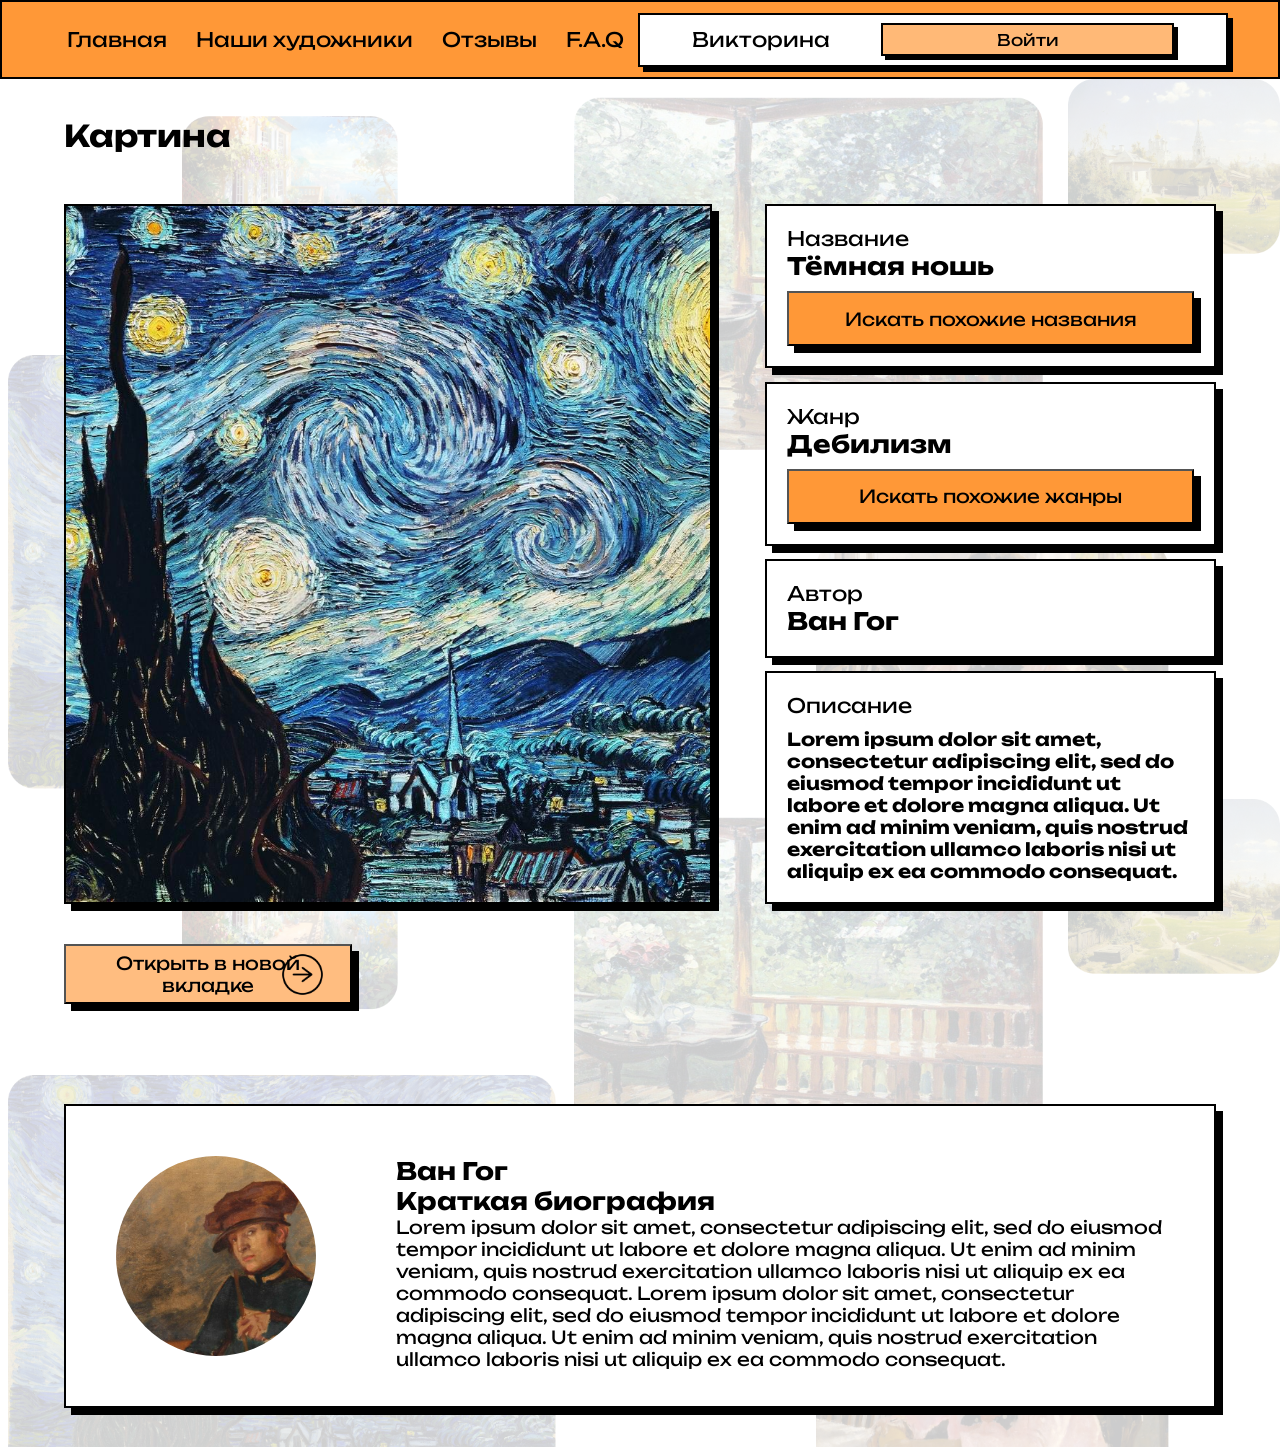
==== DropMeFiles_kIe3E/index3.html @ d2e19589 "Add files via upload" ====
<!DOCTYPE html>
<html lang="en">
<head>
    <link rel="stylesheet" href="style.css">
    <meta charset="UTF-8">
    <meta name="viewport" content="width=device-width, initial-scale=1.0">
    <title>Document</title>
</head>
<body>
    <header>
        <nav>
            <a href="index.html">Главная</a>
            <a href="">Наши художники</a>
            <a href="">Отзывы</a>
            <a href="">F.A.Q</a>
        </nav>
        <div class="testpad">
            <p>Викторина</p>
            <button>Войти</button>
        </div>
    </header>
    <section class="picture">
        <div class="picture-title">
            <h1>Картина</h1>
        </div>
        <div class="picture-info">
            <div class="picture-preview-section">
                <div class="picture-preview"></div>
            </div>
            <div class="picture-stats">
                <div class="stats-text">
                    <p style="font-size: 20px;">Название</p>
                    <h1>Тёмная ношь</h1>
                    <button class="picture-btn">Искать похожие названия</button>
                </div>
                <div class="stats-text">
                    <p style="font-size: 20px;">Жанр</p>
                    <h1>Дебилизм</h1>
                    <button class="picture-btn">Искать похожие жанры</button>
                </div>
                <div class="stats-text">
                    <p style="font-size: 20px;">Автор</p>
                    <h1>Ван Гог</h1>
                </div>
                <div class="stats-text">
                    <p style="font-size: 20px; margin-bottom: 10px;">Описание</p>
                    <p style="font-size: 18px;"><b>Lorem ipsum dolor sit amet, consectetur adipiscing elit, sed do eiusmod tempor incididunt ut labore et dolore magna aliqua. Ut enim ad minim veniam, quis nostrud exercitation ullamco laboris nisi ut aliquip ex ea commodo consequat.</b></p>
                </div>
            </div>
        </div>
        <button onclick="window.location.href='images/vangogh.jpg'" class="picture-preview-btn">
            Открыть в новой вкладке
            <img style="height: 80%; position: absolute; right: 25px;" src="right-arrow.png" alt="">
        </button>
        <div class="author-info">
            <div class="avatar-img"></div>
            <div class="author-stats">
                <h1>Ван Гог</h1>
                <h2>Краткая биография</h2>
                <p style="font-size: 18px;">Lorem ipsum dolor sit amet, consectetur adipiscing elit, sed do eiusmod tempor incididunt ut labore et dolore magna aliqua. Ut enim ad minim veniam, quis nostrud exercitation ullamco laboris nisi ut aliquip ex ea commodo consequat. Lorem ipsum dolor sit amet, consectetur adipiscing elit, sed do eiusmod tempor incididunt ut labore et dolore magna aliqua. Ut enim ad minim veniam, quis nostrud exercitation ullamco laboris nisi ut aliquip ex ea commodo consequat. </p>
            </div>
        </div>
    </section>
</body>
</html>
---- DropMeFiles_kIe3E/style.css ----
@import url('https://fonts.googleapis.com/css2?family=Inter:ital,opsz,wght@0,14..32,100..900;1,14..32,100..900&family=Unbounded:wght@200..900&display=swap');

* {
    background-size: cover;
    font-family: "Unbounded";
    margin: 0;
    padding: 0;
}

.line {
    height: 2px;
    background-color: black;
    width: 100%;
}

header {
    background-color: #ff9837;
    display: flex;
    align-items: center;
    height: 75px;
    padding: 0 50px;
    border: 2px solid;
}

nav {
    display: flex;
    align-items: center;
    justify-content: space-around;
    width: 100%;
}

header a {
    text-decoration: none;
    color: black;
    font-size: 20px;
    font-family: "Unbounded";
}

.testpad {
    box-shadow: 5px 5px 0px 0px;
    font-size: 20px;
    background-color: #fff;
    width: 100%;
    height: 50px;
    display: flex;
    align-items: center;
    justify-content: space-evenly;
    border: 2px solid;
}

.testpad button {
    transition: 0.1s ease;
    border: 2px solid;
    box-shadow: 4px 4px;
    font-size: 16px;
    background-color: #ffb977;
    height: 65%;
    width: 50%;
}
.testpad button:hover {
    background-color: #ffca9c;
    box-shadow: 2px 2px;
}

/* ГЛАВНАЯ СТРАНИЦА */

main {
    background-image: url(Collage.png);
    background-position: 0 -100px;
    display: flex;
    flex-direction: column;
    justify-content: center;
    align-items: center;
    height: 600px;
    gap: 50px;
}

.main-textbox h1 {font-size: 40px;}
.main-textbox p {font-size: 25px;}
.main-textbox {
    padding: 50px;
    border: 2px solid;
    box-shadow: 7px 7px;
    background-color: #fff;
    display: flex;
    flex-direction: column;
    gap: 10px;
}

main button {
    transition: 0.1s ease;
    box-shadow: 8px 8px;
    font-size: 18px;
    background-color: #ffa144;
    height: 60px;
    width: 500px;
}
main button:hover {
    background-color: #ffbf80;
    box-shadow: 5px 5px;
}

.artists {
    display: flex;
    flex-direction: column;
    align-items: center;
    justify-content: space-around;
    background-color: #ffb677;
    height: 700px;
    border: 2px solid;
}

.artists-info {
    display: flex;
    justify-content: space-around;
    width: 100%;
}

.artist-card {
    text-align: center;
    max-width: 400px;
    gap: 30px;
    display: flex;
    flex-direction: column;
    align-items: center;
}

.artist-card img {
    border: 2px solid;
    border-radius: 100%;
    background-color: #fff;
    height: 400px;
    width: 400px;
}

/* СТРАНИЦА С РАБОТАМИ */

.gallery {
    display: flex;
    flex-direction: column;
    align-items: center;
    padding: 3% 5%;
    background-image: url(Collage.png);
    background-size: contain;
}
.gallery-title {
    font-size: 20px;
    display: flex;
    justify-content: space-between;
    align-items: center;
    width: 100%;
    margin-bottom: 50px;
    height: 50px;
}
.gallery-search-bar {
    height: 100%;
    display: flex;
    gap: 20px;
}
.gallery-search-bar input {
    border: 2px solid;
    padding-left: 20px;
    box-shadow: 5px 5px 0px 0px;
    height: 100%;
    width: 100%;
    font-size: 18px;
}
.gallery-search-bar button{
    transition: 0.2s ease;
    display: flex;
    justify-content: center;
    align-items: center;
    box-shadow: 5px 5px;
    background-color: #ff9837;
    border: 2px solid;
    width: 200px;
    height: 108%;
    font-size: 18px;
    gap: 20px;
    padding: 0 20px;
}
.gallery-search-bar button:hover{
    background-color: #ffbf80;
    box-shadow: 3px 3px;
}
.gallery-cards {
    display: grid;
    grid-template-columns: repeat(calc(100vw / 400px), 1fr);
    gap: 50px;
    width: 100%;
}
.gallery-card {
    transition: 0.2s ease;
    background-color: #fff;
    position: relative;
    box-shadow: 5px 5px;
    display: flex;
    flex-direction: column;
    align-items: center;
    height: auto;
    width: auto;
    border: 2px solid;
}
.gallery-card:hover {
    box-shadow: 10px 10px;
}
.link-trigger {
    position: absolute;
    background-color: #ffffff00;
    height: 300px;
    width: 100%;
}
.img{
    height: 300px;
    width: 100%;
}

#image_1, #image_2, #image_3, #image_4,
#image_5, #image_6, #image_7, #image_8,
#image_9, #image_10, #image_11, #image_12 {
    background-image: url(images/vangogh.jpg);
}

.description-text {
    display: flex;
    flex-direction: column;
    width: 80%;
    gap: 10px;
    margin: 20px 0;
}

.pages {
    margin-top: 60px;
    gap: 30px;
    display: flex;
}

.page-btn {
    border: 2px solid;
    display: flex;
    justify-content: center;
    align-items: center;
    background-color: #ffbf80;
    width: 40px;
    height: 40px;
    border-radius: 100%;
}

/* СТРАНИЦА С КАРТИНОЙ */

.picture {
    display: flex;
    flex-direction: column;
    padding: 3% 5%;
    background-image: url(Collage.png);
    background-size: contain;
}

.picture-title {
    font-size: 20px;
    width: 100%;
    margin-bottom: 50px;
}

.picture-info {
    display: flex;
    height: 700px;
}
.picture-preview-section {
    display: flex;
    flex-direction: column;
    width: 100%;
    height: 100%;
}
.picture-preview-btn {
    position: relative;
    display: flex;
    align-items: center;
    padding: 0 50px;
    font-size: 18px;
    box-shadow: 7px 7px;
    background-color: #ffbd80;
    margin-top: 40px;
    width: 25%;
    height: 60px;
}
.picture-preview {
    width: 100%;
    height: 100%;
    background-image: url(images/vangogh.jpg);
    background-size: cover;
    background-repeat: no-repeat;
    background-position: center;
    border: 2px solid;
    box-shadow: 7px 7px;
}
.picture-stats {
    width: 70%;
    padding-left: 5%;
    display: flex;
    flex-direction: column;
    justify-content: space-between;
}
.stats-text {
    padding: 20px;
    box-shadow: 7px 7px;
    background-color: #fff;
    border: 2px solid;
}
.picture-btn {
    font-size: 18px;
    box-shadow: 7px 7px;
    background-color: #ff9837;
    margin-top: 10px;
    width: 100%;
    height: 55px;
}

.author-info {
    padding: 50px;
    background-color: #fff;
    border: 2px solid;
    box-shadow: 7px 7px;
    gap: 80px;
    margin-top: 100px;
    display: flex;
    height: 200px;
}

.avatar-img {
    background-image: url(images/picturedl1.png);
    border-radius: 100%;
    min-width: 200px;
    height: 200px;
}

.author-stats {
    height: 100%;
    display: flex;
    flex-direction: column;
    justify-content: space-between;
}
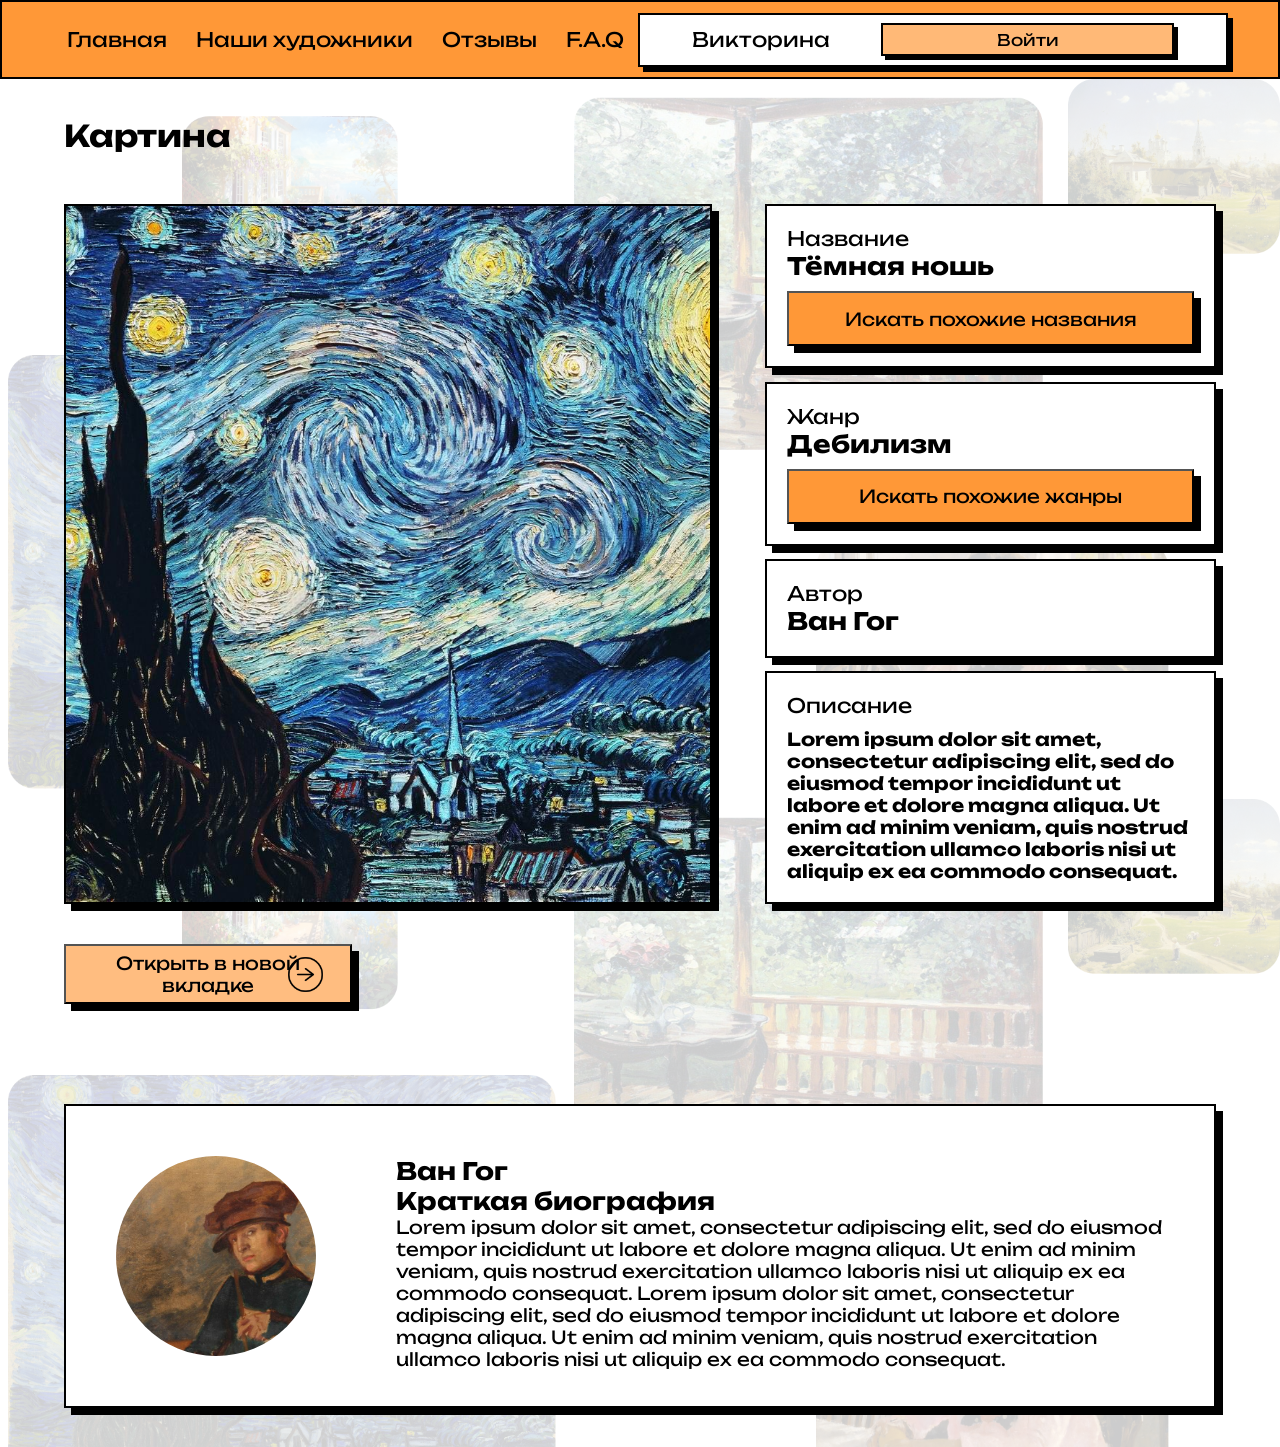
==== commit d40d55dd: "Update index3.html" ====
--- a/DropMeFiles_kIe3E/index3.html
+++ b/DropMeFiles_kIe3E/index3.html
@@ -50,7 +50,7 @@
         </div>
         <button onclick="window.location.href='images/vangogh.jpg'" class="picture-preview-btn">
             Открыть в новой вкладке
-            <img style="height: 80%; position: absolute; right: 25px;" src="right-arrow.png" alt="">
+            <img style="height: 70%; position: absolute; right: 25px;" src="right-arrow.png" alt="">
         </button>
         <div class="author-info">
             <div class="avatar-img"></div>
@@ -62,4 +62,5 @@
         </div>
     </section>
 </body>
-</html>+
+</html>
